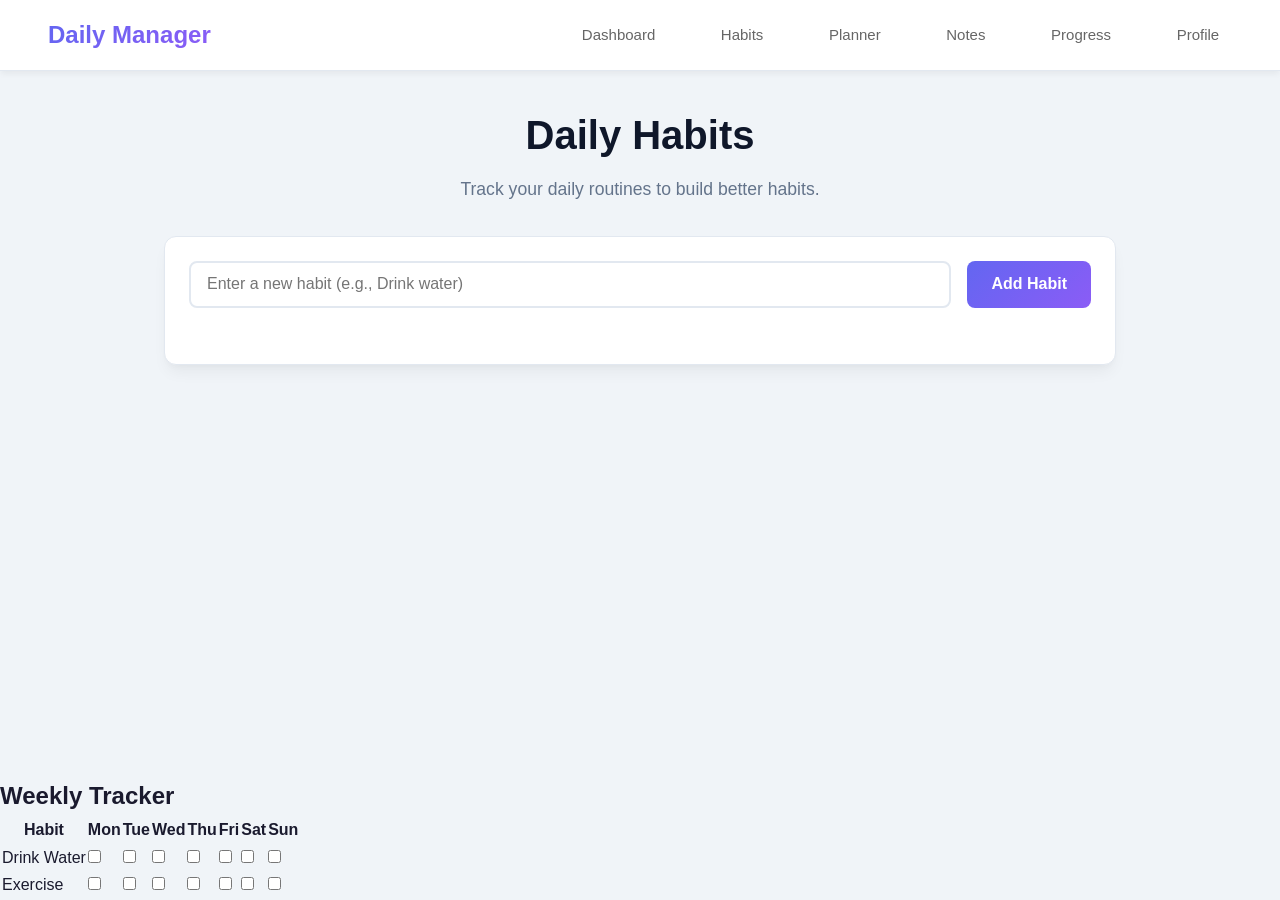
==== FRONTEND/habit.html @ a3d149a5 "container" ====
<!DOCTYPE html>
<html lang="en">
<head>
    <meta charset="UTF-8">
    <meta name="viewport" content="width=device-width, initial-scale=1.0">
    <title>Daily Life Manager - Habits</title>
    <link rel="stylesheet" href="css/global.css">
    <link rel="stylesheet" href="css/habit.css">
</head>
<body>
    <nav class="navbar">
        <div class="logo">Daily Manager</div>
        <ul class="nav-links">
            <li><a href="index.html">Dashboard</a></li>
            <li><a href="habits.html">Habits</a></li>
            <li><a href="planner.html">Planner</a></li>
            <li><a href="notes.html">Notes</a></li>
            <li><a href="progress.html">Progress</a></li>
            <li><a href="profile.html">Profile</a></li>
        </ul>
    </nav>

    <main class="container fade-in">
        <header class="page-header">
            <h1>Daily Habits</h1>
            <p>Track your daily routines to build better habits.</p>
        </header>
        
        <div class="card">
            <div class="input-group">
                <input type="text" id="habit-input" placeholder="Enter a new habit (e.g., Drink water)">
                <button id="add-habit-btn">Add Habit</button>
            </div>
            
            <ul class="item-list" id="habits-list">
                <!-- Data populated dynamically via Javascript -->
            </ul>
        </div>
    </main>
    <div class="weekly-tracker">
  <h2>Weekly Tracker</h2>

  <table>
    <thead>
      <tr>
        <th>Habit</th>
        <th>Mon</th>
        <th>Tue</th>
        <th>Wed</th>
        <th>Thu</th>
        <th>Fri</th>
        <th>Sat</th>
        <th>Sun</th>
      </tr>
    </thead>

    <tbody>
      <tr>
        <td>Drink Water</td>
        <td><input type="checkbox"></td>
        <td><input type="checkbox"></td>
        <td><input type="checkbox"></td>
        <td><input type="checkbox"></td>
        <td><input type="checkbox"></td>
        <td><input type="checkbox"></td>
        <td><input type="checkbox"></td>
      </tr>

      <tr>
        <td>Exercise</td>
        <td><input type="checkbox"></td>
        <td><input type="checkbox"></td>
        <td><input type="checkbox"></td>
        <td><input type="checkbox"></td>
        <td><input type="checkbox"></td>
        <td><input type="checkbox"></td>
        <td><input type="checkbox"></td>
      </tr>
    </tbody>
  </table>
</div>

    <script src="js/global.js"></script>
    <script src="js/habits.js"></script>
</body>
</html>
---- FRONTEND/css/global.css ----
@import url('https://fonts.googleapis.com/css2?family=Outfit:wght@300;400;500;600;700&display=swap');

:root {
    /* Define primary colors and theme variables */
    --primary: #6366f1;
    --primary-hover: #4f46e5;
    --secondary: #8b5cf6;
    --bg-color: #f8fafc;
    --text-color: #0f172a;
    --text-muted: #64748b;
    --card-bg: #ffffff;
    --card-shadow: 0 10px 15px -3px rgba(0, 0, 0, 0.05), 0 4px 6px -2px rgba(0, 0, 0, 0.025);
    --border-color: #e2e8f0;
    --success: #10b981;
    --danger: #ef4444;
    --radius: 12px;
    --transition: 0.3s ease;
}

* {
    margin: 0;
    padding: 0;
    box-sizing: border-box;
}

body {
    font-family: 'Outfit', sans-serif;
    background-color: var(--bg-color);
    color: var(--text-color);
    line-height: 1.6;
    display: flex;
    flex-direction: column;
    min-height: 100vh;
}

/* Navbar Styling */
.navbar {
    background: var(--card-bg);
    padding: 1rem 2rem;
    display: flex;
    justify-content: space-between;
    align-items: center;
    box-shadow: 0 4px 6px -1px rgba(0, 0, 0, 0.05);
    position: sticky;
    top: 0;
    z-index: 100;
}

.navbar .logo {
    font-size: 1.5rem;
    font-weight: 700;
    background: linear-gradient(135deg, var(--primary), var(--secondary));
    -webkit-background-clip: text;
    background-clip: text;
    -webkit-text-fill-color: transparent;
    color: transparent;
}

.nav-links {
    list-style: none;
    display: flex;
    gap: 1.5rem;
}

.nav-links a {
    text-decoration: none;
    color: var(--text-muted);
    font-weight: 500;
    transition: var(--transition);
    padding: 0.5rem 0.8rem;
    border-radius: 8px;
}

.nav-links a:hover,
.nav-links a.active {
    color: var(--primary);
    background-color: #e0e7ff;
}

/* Main Layout */
.container {
    flex: 1;
    width: 100%;
    max-width: 1000px;
    margin: 2rem auto;
    padding: 0 1.5rem;
}

/* Page Header */
.page-header {
    margin-bottom: 2rem;
    text-align: center;
}

.page-header h1 {
    font-size: 2.5rem;
    margin-bottom: 0.5rem;
    color: var(--text-color);
}

.page-header p {
    color: var(--text-muted);
    font-size: 1.1rem;
}

/* Card Styling */
.card {
    background: var(--card-bg);
    border-radius: var(--radius);
    padding: 1.5rem;
    box-shadow: var(--card-shadow);
    transition: var(--transition);
    border: 1px solid var(--border-color);
}

.card:hover {
    transform: translateY(-5px);
    box-shadow: 0 20px 25px -5px rgba(0, 0, 0, 0.1), 0 10px 10px -5px rgba(0, 0, 0, 0.04);
}

/* Global Forms & Inputs */
.input-group {
    display: flex;
    gap: 1rem;
    margin-bottom: 2rem;
    flex-wrap: wrap;
}

input[type="text"],
input[type="time"],
textarea {
    flex: 1;
    padding: 0.8rem 1rem;
    border: 2px solid var(--border-color);
    border-radius: 8px;
    font-family: inherit;
    font-size: 1rem;
    transition: var(--transition);
    outline: none;
}

input[type="text"]:focus,
input[type="time"]:focus,
textarea:focus {
    border-color: var(--primary);
    box-shadow: 0 0 0 3px rgba(99, 102, 241, 0.2);
}

button {
    background: linear-gradient(135deg, var(--primary), var(--secondary));
    color: white;
    border: none;
    padding: 0.8rem 1.5rem;
    border-radius: 8px;
    font-family: inherit;
    font-size: 1rem;
    font-weight: 600;
    cursor: pointer;
    transition: var(--transition);
}

button:hover {
    transform: translateY(-2px);
    box-shadow: 0 4px 12px rgba(99, 102, 241, 0.4);
}

button.danger {
    background: var(--danger);
}

button.danger:hover {
    box-shadow: 0 4px 12px rgba(239, 68, 68, 0.4);
}

/* Global Simple animations */
@keyframes fadeIn {
    from { opacity: 0; transform: translateY(10px); }
    to { opacity: 1; transform: translateY(0); }
}

.fade-in {
    animation: fadeIn 0.5s ease forwards;
}
---- FRONTEND/css/habit.css ----
* {
  margin: 0;
  padding: 0;
  box-sizing: border-box;
}

body {
  font-family: sans-serif;
  background-color: #f0f4f8;
  color: #1a1a2e;
}


.navbar {
  display: flex;
  align-items: center;
  justify-content: space-between;
  padding: 16px 48px;
  background-color: #ffffff;
  border-bottom: 1px solid #e2e8f0;
}

.nav-brand {
  font-size: 18px;
  font-weight: 700;
  color: #6c47ff;
}

.nav-links {
  list-style: none;
  display: flex;
  gap: 40px;
}

.nav-links a {
  text-decoration: none;
  color: #666;
  font-size: 15px;
}

.nav-links a.active {
  background-color: #e8e3ff;
  color: #6c47ff;
  padding: 6px 18px;
  border-radius: 8px;
  font-weight: 500;
}


.main {
  padding: 48px 20px 80px;
}


.hero {
  text-align: center;
  margin-bottom: 40px;
}

.page-title {
  font-size: 40px;
  font-weight: 800;
  color: #1a1a2e;
  margin-bottom: 10px;
}

.page-subtitle {
  font-size: 15px;
  color: #999;
}


.habits-card {
  max-width: 1100px;
  margin: 0 auto;
  background-color: #ffffff;
  border-radius: 16px;
  padding: 32px 28px 48px;
  box-shadow: 0 2px 12px rgba(0, 0, 0, 0.06);
}


.input-row {
  display: flex;
  align-items: center;
  gap: 16px;
}

.input-habit {
  flex: 1;
  padding: 14px 18px;
  border: 1px solid #dce1e9;
  border-radius: 10px;
  font-size: 15px;
  font-family: inherit;
  color: #1a1a2e;
  outline: none;
  transition: border-color 0.2s;
}

.input-habit::placeholder {
  color: #bbb;
}

.input-habit:focus {
  border-color: #7c5cfc;
}


.btn-add {
  padding: 14px 32px;
  background: linear-gradient(135deg, #7c5cfc, #a855f7);
  color: #ffffff;
  font-size: 15px;
  font-weight: 600;
  border: none;
  border-radius: 12px;
  cursor: pointer;
  white-space: nowrap;
  transition: opacity 0.2s;
}

.btn-add:hover {
  opacity: 0.88;
}
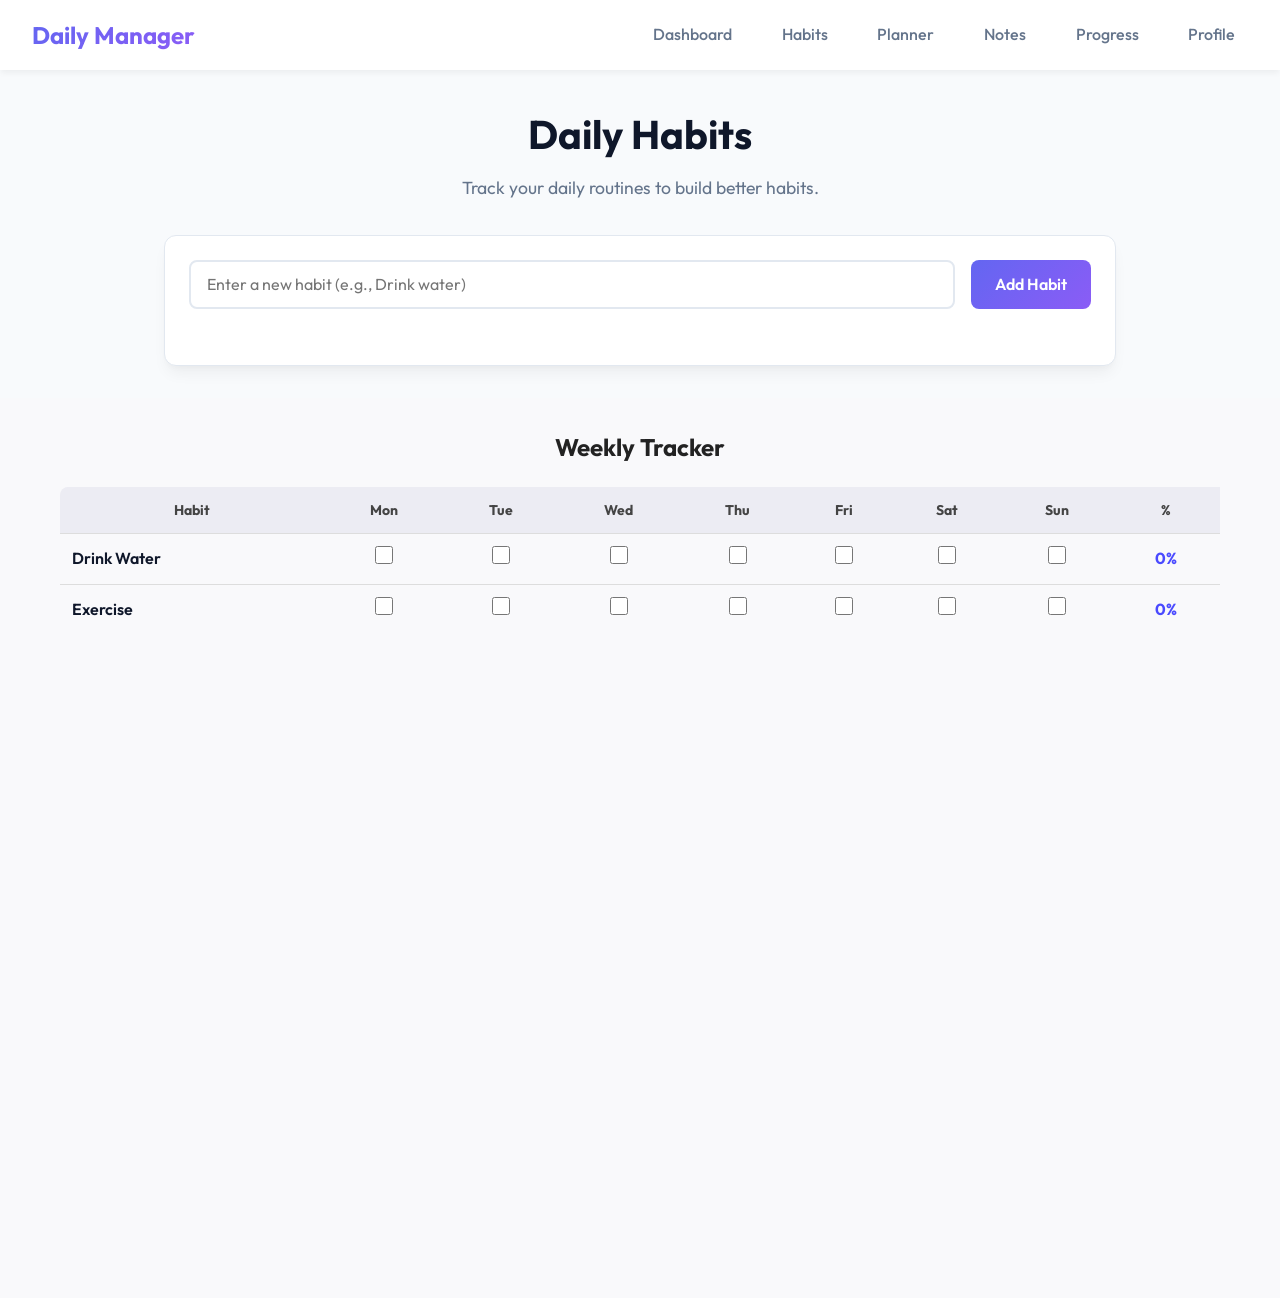
==== commit d203f582: "container" ====
--- a/FRONTEND/habit.html
+++ b/FRONTEND/habit.html
@@ -20,7 +20,7 @@
         </ul>
     </nav>
 
-    <main class="container fade-in">
+     <main class="container fade-in">
         <header class="page-header">
             <h1>Daily Habits</h1>
             <p>Track your daily routines to build better habits.</p>
@@ -33,7 +33,7 @@
             </div>
             
             <ul class="item-list" id="habits-list">
-                <!-- Data populated dynamically via Javascript -->
+                
             </ul>
         </div>
     </main>
@@ -51,36 +51,43 @@
         <th>Fri</th>
         <th>Sat</th>
         <th>Sun</th>
+        <th>%</th> 
       </tr>
     </thead>
 
     <tbody>
       <tr>
         <td>Drink Water</td>
-        <td><input type="checkbox"></td>
-        <td><input type="checkbox"></td>
-        <td><input type="checkbox"></td>
-        <td><input type="checkbox"></td>
-        <td><input type="checkbox"></td>
-        <td><input type="checkbox"></td>
-        <td><input type="checkbox"></td>
+
+        <td><input type="checkbox" class="day"></td>
+        <td><input type="checkbox" class="day"></td>
+        <td><input type="checkbox" class="day"></td>
+        <td><input type="checkbox" class="day"></td>
+        <td><input type="checkbox" class="day"></td>
+        <td><input type="checkbox" class="day"></td>
+        <td><input type="checkbox" class="day"></td>
+
+        <td class="percentage">0%</td> 
       </tr>
 
       <tr>
         <td>Exercise</td>
-        <td><input type="checkbox"></td>
-        <td><input type="checkbox"></td>
-        <td><input type="checkbox"></td>
-        <td><input type="checkbox"></td>
-        <td><input type="checkbox"></td>
-        <td><input type="checkbox"></td>
-        <td><input type="checkbox"></td>
+
+        <td><input type="checkbox" class="day"></td>
+        <td><input type="checkbox" class="day"></td>
+        <td><input type="checkbox" class="day"></td>
+        <td><input type="checkbox" class="day"></td>
+        <td><input type="checkbox" class="day"></td>
+        <td><input type="checkbox" class="day"></td>
+        <td><input type="checkbox" class="day"></td>
+
+        <td class="percentage">0%</td>
       </tr>
     </tbody>
   </table>
 </div>
 
     <script src="js/global.js"></script>
-    <script src="js/habits.js"></script>
+    <script src="js/habit.js"></script>
 </body>
 </html>
--- a/FRONTEND/css/habit.css
+++ b/FRONTEND/css/habit.css
@@ -1,125 +1,107 @@
-* {
-  margin: 0;
-  padding: 0;
-  box-sizing: border-box;
+/* Habit Lists */
+.item-list {
+    list-style: none;
+    display: flex;
+    flex-direction: column;
+    gap: 1rem;
 }
 
-body {
-  font-family: sans-serif;
-  background-color: #f0f4f8;
-  color: #1a1a2e;
+.list-item {
+    display: flex;
+    justify-content: space-between;
+    align-items: center;
+    padding: 1rem;
+    background: var(--card-bg);
+    border: 1px solid var(--border-color);
+    border-radius: var(--radius);
+    transition: var(--transition);
 }
 
-
-.navbar {
-  display: flex;
-  align-items: center;
-  justify-content: space-between;
-  padding: 16px 48px;
-  background-color: #ffffff;
-  border-bottom: 1px solid #e2e8f0;
+.list-item:hover {
+    background-color: #f1f5f9;
 }
 
-.nav-brand {
-  font-size: 18px;
-  font-weight: 700;
-  color: #6c47ff;
+.list-item.completed {
+    opacity: 0.7;
+    background-color: #f8fafc;
 }
 
-.nav-links {
-  list-style: none;
-  display: flex;
-  gap: 40px;
+.list-item.completed span {
+    text-decoration: line-through;
+    color: var(--text-muted);
 }
 
-.nav-links a {
-  text-decoration: none;
-  color: #666;
-  font-size: 15px;
+.item-left {
+    display: flex;
+    align-items: center;
+    gap: 1rem;
 }
 
-.nav-links a.active {
-  background-color: #e8e3ff;
-  color: #6c47ff;
-  padding: 6px 18px;
-  border-radius: 8px;
-  font-weight: 500;
+input[type="checkbox"] {
+    width: 1.2rem;
+    height: 1.2rem;
+    accent-color: var(--primary);
+    cursor: pointer;
+}
+/* Container */
+.weekly-tracker {
+  width: 100%;
+  min-height: 100vh;
+  padding: 30px 60px;
+  background: #f9f9fb;
 }
 
-
-.main {
-  padding: 48px 20px 80px;
+/* Title */
+.weekly-tracker h2 {
+  text-align: center;
+  margin-bottom: 20px;
+  color: #222;
 }
 
-
-.hero {
+/* Table */
+.weekly-tracker table {
+  width: 100%;
+  border-collapse: collapse;
   text-align: center;
-  margin-bottom: 40px;
 }
 
-.page-title {
-  font-size: 40px;
-  font-weight: 800;
-  color: #1a1a2e;
-  margin-bottom: 10px;
+/* Header */
+.weekly-tracker th {
+  background: #ececf3;
+  padding: 12px;
+  font-size: 14px;
+  color: #444;
 }
 
-.page-subtitle {
-  font-size: 15px;
-  color: #999;
+/* Cells */
+.weekly-tracker td {
+  padding: 12px;
+  border-top: 1px solid #ddd;
 }
 
-
-.habits-card {
-  max-width: 1100px;
-  margin: 0 auto;
-  background-color: #ffffff;
-  border-radius: 16px;
-  padding: 32px 28px 48px;
-  box-shadow: 0 2px 12px rgba(0, 0, 0, 0.06);
+/* Habit column */
+.weekly-tracker td:first-child {
+  text-align: left;
+  font-weight: 600;
 }
 
-
-.input-row {
-  display: flex;
-  align-items: center;
-  gap: 16px;
+/* Checkbox styling */
+.weekly-tracker input[type="checkbox"] {
+  width: 18px;
+  height: 18px;
+  cursor: pointer;
 }
 
-.input-habit {
-  flex: 1;
-  padding: 14px 18px;
-  border: 1px solid #dce1e9;
-  border-radius: 10px;
-  font-size: 15px;
-  font-family: inherit;
-  color: #1a1a2e;
-  outline: none;
-  transition: border-color 0.2s;
+/* Percentage column */
+.percentage {
+  font-weight: bold;
+  color: #4a4aff;
+}
+.weekly-tracker tbody tr:hover {
+  background: #f1f1ff;
+  transition: 0.2s;
+}
+.weekly-tracker table tr:first-child th:first-child {
+  border-top-left-radius: 8px;
 }
 
-.input-habit::placeholder {
-  color: #bbb;
-}
-
-.input-habit:focus {
-  border-color: #7c5cfc;
-}
-
-
-.btn-add {
-  padding: 14px 32px;
-  background: linear-gradient(135deg, #7c5cfc, #a855f7);
-  color: #ffffff;
-  font-size: 15px;
-  font-weight: 600;
-  border: none;
-  border-radius: 12px;
-  cursor: pointer;
-  white-space: nowrap;
-  transition: opacity 0.2s;
-}
-
-.btn-add:hover {
-  opacity: 0.88;
-}
